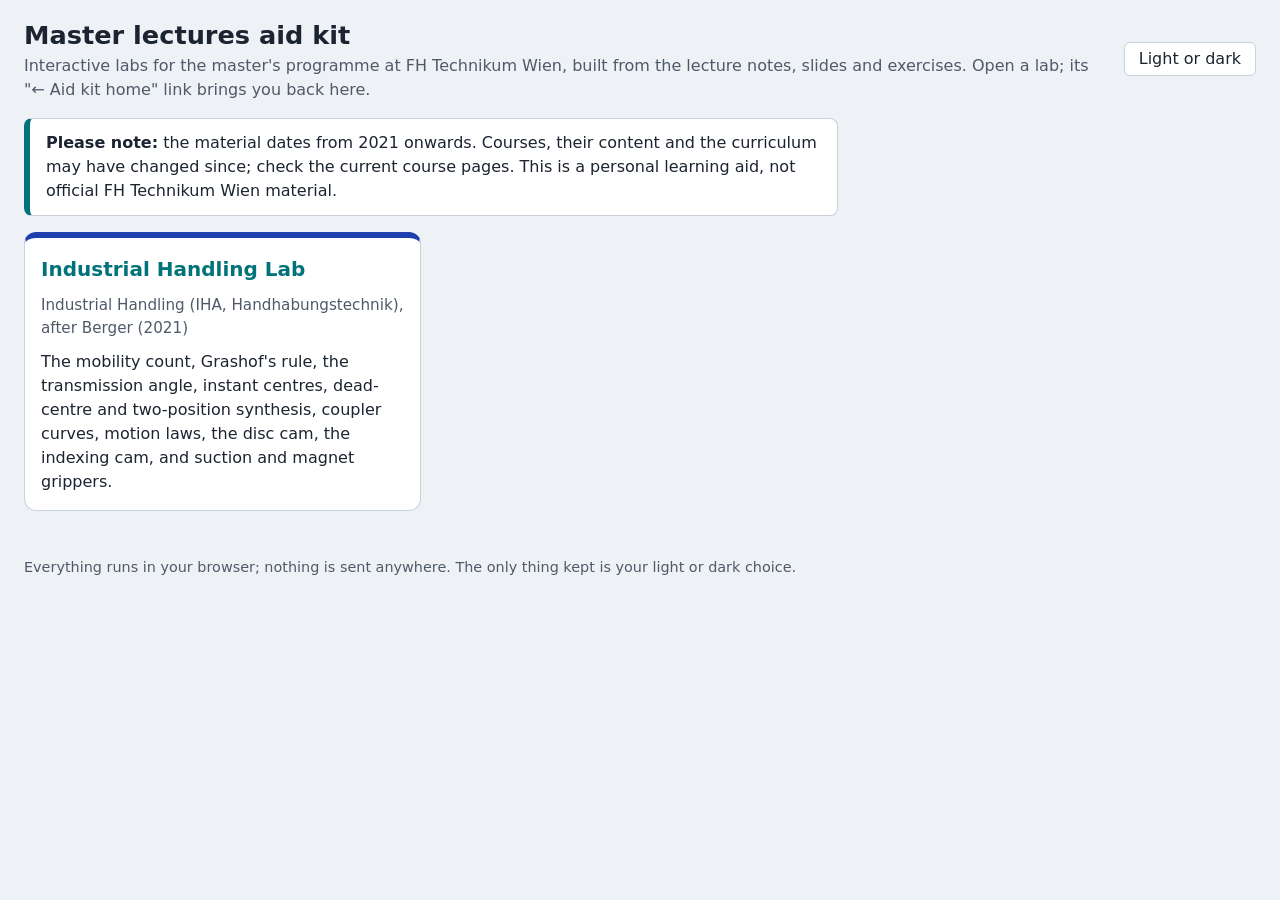
==== index.html @ b485d846 "Master lectures aid kit: the Industrial Handling lab (IHA, after Berger 2021) Eleven labs in three p" ====
<!doctype html>
<html lang="en">
<head>
<meta charset="utf-8">
<meta name="viewport" content="width=device-width, initial-scale=1">
<title>Master lectures aid kit</title>
<meta name="description" content="Interactive labs for the FH Technikum Wien master's lectures: industrial handling, with linkages, motion laws, cams, indexing and grippers.">
<script>
  // Before the page draws, so a chosen theme never flashes the other one.
  try { const t = localStorage.getItem("theme"); if (t) document.documentElement.dataset.theme = t; } catch {}
</script>
<link rel="stylesheet" href="kit/style.css">
<style>
  .labs { display: grid; grid-template-columns: repeat(auto-fill, minmax(min(100%, 340px), 1fr)); gap: 20px; margin-top: 16px; }
  .lab { display: grid; gap: 10px; padding: 16px; border-radius: 12px; background: var(--panel); border: 1px solid var(--line);
         border-top: 6px solid var(--frame); color: var(--ink); text-decoration: none; }
  [data-family=handling] { --frame: #1E40AF; }
  .lab:hover { box-shadow: 0 2px 8px rgba(0,0,0,.2); }
  .lab:focus-visible { outline: 3px solid var(--focus); outline-offset: 3px; }
  .lab h2 { margin: 0; font-size: 1.25rem; color: var(--accent); }
  .lab p { margin: 0; }
  .note { margin: 0 0 8px; padding: 12px 16px; border-radius: 8px; background: var(--panel); border: 1px solid var(--line); border-left: 6px solid var(--accent); max-width: 80ch; }
  .lab .courses { color: var(--muted); font-size: 0.95rem; }
</style>
</head>
<body>
<header class="top">
  <div>
    <h1>Master lectures aid kit</h1>
    <p>Interactive labs for the master's programme at FH Technikum Wien, built from the lecture notes, slides and exercises. Open a lab; its "← Aid kit home" link brings you back here.</p>
  </div>
  <button id="theme" type="button">Light or dark</button>
</header>
<main>
  <p class="note" role="note"><strong>Please note:</strong> the material dates from 2021 onwards. Courses, their content and the curriculum may have changed since; check the current course pages. This is a personal learning aid, not official FH Technikum Wien material.</p>
  <div class="labs">
    <a class="lab" href="handling-lab/" data-family="handling">
      <h2>Industrial Handling Lab</h2>
      <p class="courses">Industrial Handling (IHA, Handhabungstechnik), after Berger (2021)</p>
      <p>The mobility count, Grashof's rule, the transmission angle, instant centres, dead-centre and two-position synthesis, coupler curves, motion laws, the disc cam, the indexing cam, and suction and magnet grippers.</p>
    </a>
  </div>
</main>
<footer><p>Everything runs in your browser; nothing is sent anywhere. The only thing kept is your light or dark choice.</p></footer>
<script>
  document.querySelector("#theme").addEventListener("click", () => {
    const root = document.documentElement;
    const dark = root.dataset.theme ? root.dataset.theme === "dark" : matchMedia("(prefers-color-scheme: dark)").matches;
    root.dataset.theme = dark ? "light" : "dark";
    try { localStorage.setItem("theme", root.dataset.theme); } catch { /* private window: the choice lasts this visit */ }
  });
</script>
</body>
</html>
---- kit/style.css ----
@import url("vendor/Temml-Local.css");
/* The look every lab shares: tokens, page, cards, controls, charts. Each lab adds its own families and drawings in its
   own style.css, linked after this one. */
/* Colours as tokens, light and dark; every pair checked for WCAG 2.2 AA contrast (4.5:1 text, 3:1 parts). */
:root {
  --bg: #eef1f5; --panel: #ffffff; --ink: #1b2430; --muted: #4f5a69; --line: #c9d1db;
  --accent: #00727a; --accent-ink: #ffffff; --wire: #1b2430; --part: #ffffff;
  --flow: #00727a; --warn: #8a4b00; --warn-bg: #fff3dc; --danger: #b3261e; --danger-bg: #fde7e5; --ok: #1e6b34; --ok-bg: #e2f4e6;
  --glow: #ff3b30; --focus: #0b57d0; --pos: #d1453b; --neg: #2f6fd6; --second: #b45309;
  color-scheme: light;
}
@media (prefers-color-scheme: dark) {
  :root:not([data-theme="light"]) {
    --bg: #12161b; --panel: #1b2128; --ink: #e4e8ee; --muted: #a5b0bd; --line: #354150;
    --accent: #3cc3cc; --accent-ink: #0b1215; --wire: #d6dde6; --part: #1b2128;
    --flow: #3cc3cc; --warn: #f0b429; --warn-bg: #2e2611; --danger: #ff8a80; --danger-bg: #3a1714; --ok: #7bd88f; --ok-bg: #12301b;
    --glow: #ff6b60; --focus: #8ab4f8; --pos: #ff7a6e; --neg: #6aa5ff; --second: #f0b429;
    color-scheme: dark;
  }
}
:root[data-theme="dark"] {
  --bg: #12161b; --panel: #1b2128; --ink: #e4e8ee; --muted: #a5b0bd; --line: #354150;
  --accent: #3cc3cc; --accent-ink: #0b1215; --wire: #d6dde6; --part: #1b2128;
  --flow: #3cc3cc; --warn: #f0b429; --warn-bg: #2e2611; --danger: #ff8a80; --danger-bg: #3a1714; --ok: #7bd88f; --ok-bg: #12301b;
  --glow: #ff6b60; --focus: #8ab4f8; --pos: #ff7a6e; --neg: #6aa5ff; --second: #f0b429;
  color-scheme: dark;
}

* { box-sizing: border-box; }
body { margin: 0; background: var(--bg); color: var(--ink); font: 16px/1.5 system-ui, "Segoe UI", sans-serif; }
a { color: var(--accent); }
:focus-visible { outline: 3px solid var(--focus); outline-offset: 2px; }
button, input, select { font: inherit; color: inherit; }
button { min-height: 32px; padding: 4px 14px; border: 1px solid var(--line); border-radius: 6px; background: var(--panel); cursor: pointer; }

.top { display: flex; gap: 16px; justify-content: space-between; align-items: center; padding: 16px 24px 8px; }
.top h1 { margin: 0; font-size: 1.6rem; }
.top p { margin: 0; color: var(--muted); }
#theme { white-space: nowrap; flex: none; }


main { padding: 8px 24px 32px; max-width: 1280px; }
.top h1 a { color: inherit; text-decoration: none; }
.top .home { margin-bottom: 4px; }
.top .home a { display: inline-block; padding: 4px 0; min-height: 24px; }
.lead { margin: 4px 0 8px; color: var(--muted); }
.lecture-rows { display: flex; flex-wrap: wrap; gap: 8px 32px; align-items: start; }
.lecture-row { margin: 14px 0 8px; max-width: 100%; min-width: 0; flex: 0 1 auto; }
.lecture-row :is(h2, h3) { font-size: 1.1rem; margin: 0 0 10px; display: flex; flex-wrap: wrap; gap: 0 8px; align-items: baseline; max-width: 620px; }
.lecture-row :is(h2, h3) .number { color: var(--accent); }
.lecture-row :is(h2, h3) .date { color: var(--muted); font-weight: 400; font-size: 0.95rem; }
/* Cards wrap onto further lines: a chapter with many labs never pushes the page sideways. */
.cards { display: flex; flex-wrap: wrap; gap: 16px; }
.cards > .card { flex: 0 0 196px; }

/* A lab card after the Methodical card game: a frame in its family's colour, the picture on a dark art box, the
   title on a light plate. The card is a printed object, so it keeps its colours in both themes. */
.card { display: flex; flex-direction: column; gap: 8px; padding: 8px; border-radius: 14px; text-decoration: none;
        background: var(--frame); box-shadow: inset 0 0 0 3px rgba(0,0,0,.35), inset 0 0 0 6px rgba(255,255,255,.14), 0 2px 6px rgba(0,0,0,.25);
        transition: transform .12s ease, box-shadow .12s ease; }
[data-family] { --frame: #0C4A6E; }
.card .art { display: block; border-radius: 8px; overflow: hidden; line-height: 0; box-shadow: inset 0 0 0 2px rgba(0,0,0,.4); }
.card .art svg { width: 100%; height: auto; }
.card .plate { display: grid; gap: 2px; padding: 8px 10px; border-radius: 8px; background: linear-gradient(#ffffff, #e9ecf1); color: #16181d; }
.card .name { font: 700 1.05rem/1.2 "Arial Narrow", "Roboto Condensed", system-ui, sans-serif; letter-spacing: .02em; }
.card .meta { font-size: 0.8rem; color: #4b5059; }
.card .dir { font-size: 0.8rem; font-weight: 700; color: #00727a; }
.card:hover { transform: translateY(-3px); box-shadow: inset 0 0 0 3px rgba(0,0,0,.35), inset 0 0 0 6px rgba(255,255,255,.14), 0 8px 16px rgba(0,0,0,.3); }
.card:focus-visible { outline: 4px solid var(--focus); outline-offset: 3px; }
@media (prefers-reduced-motion: reduce) { .card { transition: none; } .card:hover { transform: none; } }
.back { display: inline-block; margin-bottom: 6px; font-weight: 600; min-height: 24px; }
.steps { display: flex; justify-content: space-between; gap: 16px; margin-top: 20px; padding-top: 14px; border-top: 1px solid var(--line); }
.card.small { flex-direction: row; align-items: center; width: min(320px, 48%); padding: 6px; }
.card.small .art { width: 96px; flex: none; }
.card.small .plate { flex: 1; }
.steps .card.small:last-child { margin-left: auto; }
.eyebrow { margin: 0 0 2px; color: var(--accent); font-weight: 600; font-size: 0.9rem; }
.intro h2:focus { outline: none; }
.panel { background: var(--panel); border: 1px solid var(--line); border-radius: 10px; padding: 16px 20px; }
.intro h2 { margin: 0 0 4px; }
.idea { margin: 0 0 8px; max-width: 70ch; }
.law { display: inline-block; margin: 0 0 6px; padding: 6px 12px; border-radius: 6px; border: 1px solid var(--line);
       font: 600 1.05rem/1.4 ui-monospace, Consolas, monospace; white-space: pre-wrap; }
.source { margin: 0; color: var(--muted); font-size: 0.85rem; }

.stage { display: grid; grid-template-columns: minmax(0, 3fr) minmax(260px, 2fr); gap: 24px; margin-top: 16px; align-items: start; }
.controls { display: grid; gap: 12px; }
.control { display: grid; grid-template-columns: 1fr auto; gap: 2px 12px; align-items: center; }
.control label { grid-column: 1 / -1; font-weight: 600; }
.control input[type=range] { width: 100%; min-height: 24px; accent-color: var(--accent); }
.control .value { font-variant-numeric: tabular-nums; min-width: 7ch; text-align: right; }
.hint { color: var(--muted); font-size: 0.9rem; margin: 0; grid-column: 1 / -1; }
.choice { border: 1px solid var(--line); border-radius: 8px; padding: 6px 12px 8px; margin: 0; display: flex; flex-wrap: wrap; gap: 4px 16px; }
.choice legend { font-weight: 600; padding: 0 4px; }
.choice label { display: flex; gap: 6px; align-items: center; min-height: 28px; }
.choice input { width: 18px; height: 18px; accent-color: var(--accent); }

.readout { display: grid; grid-template-columns: 1fr auto; gap: 0 12px; padding: 8px 12px; border-radius: 8px; border: 1px solid var(--line); }
.readout .label { color: var(--muted); font-size: 0.9rem; }
.readout .value { font: 700 1.2rem/1.3 ui-monospace, Consolas, monospace; text-align: right; }
.readout .note { grid-column: 1 / -1; font-size: 0.9rem; }
.readout .note:empty { display: none; }
.readout[data-tone=warn] { background: var(--warn-bg); border-color: var(--warn); }
.readout[data-tone=warn] .note { color: var(--warn); font-weight: 600; }
.readout[data-tone=danger] { background: var(--danger-bg); border-color: var(--danger); }
.readout[data-tone=danger] .note { color: var(--danger); font-weight: 600; }

.schematic, .chart, .servo { width: 100%; height: auto; display: block; }
.servo { max-width: 260px; margin: 8px auto 0; }
.wire, .schematic polyline { stroke: var(--wire); stroke-width: 2.5; stroke-linejoin: round; }
.part .body { fill: var(--part); stroke: var(--wire); stroke-width: 2.5; }
.part .plate { stroke: var(--wire); stroke-width: 3; }
.part .plate.thick { stroke-width: 6; }
.label, .letter, .reading, .tick, .axis-label { fill: var(--ink); font: 14px system-ui, sans-serif; }
.letter { font-weight: 700; }
.reading { font: 600 14px ui-monospace, Consolas, monospace; }
.glow { fill: var(--glow); }
.schematic polyline.flow { stroke: var(--flow); stroke-width: 4; stroke-dasharray: 2 18; stroke-linecap: round;
                           animation: flow var(--speed, 2s) linear infinite; }
@keyframes flow { to { stroke-dashoffset: -40; } }
@media (prefers-reduced-motion: reduce) { .schematic polyline.flow { animation: none; } }
.axis { stroke: var(--muted); stroke-width: 1.5; }
.series { stroke: var(--accent); stroke-width: 3; }
.marker { stroke: var(--danger); stroke-width: 2; stroke-dasharray: 5 4; }
.average { stroke: var(--danger); stroke-width: 2.5; stroke-dasharray: 8 6; }
.track { stroke: var(--line); stroke-width: 6; }
.arm { stroke: var(--accent); stroke-width: 8; stroke-linecap: round; }
.hub { fill: var(--wire); }

.bar { height: 14px; border-radius: 7px; background: var(--line); overflow: hidden; margin-top: 8px; }
.bar .fill { display: block; height: 100%; background: var(--accent); }
.split { display: flex; height: 44px; border-radius: 8px; overflow: hidden; border: 1px solid var(--line); margin-top: 8px; }
.split .part { display: flex; align-items: center; justify-content: center; font-weight: 600; overflow: hidden; min-width: 0; }
.split .wire { background: var(--danger-bg); color: var(--danger); }
.split .load { background: var(--ok-bg); color: var(--ok); }
.lamp-row { display: flex; gap: 12px; align-items: center; margin-top: 12px; }
.lamp { width: 48px; height: 48px; border-radius: 50%; border: 2px solid var(--wire);
        background: color-mix(in srgb, var(--glow) calc(var(--level) * 100%), var(--panel)); }
.code { background: var(--bg); border: 1px solid var(--line); border-radius: 8px; padding: 10px 12px; overflow-x: auto;
        font: 14px/1.5 ui-monospace, Consolas, monospace; }
table.method { border-collapse: collapse; margin-top: 12px; width: 100%; font-variant-numeric: tabular-nums; }
table.method th, table.method td { border: 1px solid var(--line); padding: 6px 10px; text-align: right; }
table.method th { background: var(--bg); }

.practice-list { margin-top: 24px; border-top: 1px solid var(--line); padding-top: 8px; }
.practice-list h3 { margin: 8px 0; }
.practice { padding: 12px 0; border-bottom: 1px dashed var(--line); display: grid; gap: 6px; }
.practice > label { font-weight: 600; }
.practice .row { display: flex; gap: 8px; align-items: center; flex-wrap: wrap; }
.practice input { width: 12ch; min-height: 32px; padding: 4px 8px; border: 1px solid var(--muted); border-radius: 6px; background: var(--panel); }
.practice button { background: var(--accent); color: var(--accent-ink); border-color: var(--accent); }
.verdict { margin: 0; font-weight: 600; }
.verdict:empty { display: none; }
.verdict[data-tone=ok] { color: var(--ok); }
.verdict[data-tone=danger] { color: var(--danger); }
.verdict[data-tone=warn] { color: var(--warn); }
details summary { cursor: pointer; color: var(--accent); min-height: 24px; }

.error { padding: 12px; border: 2px solid var(--danger); background: var(--danger-bg); border-radius: 8px; }
footer { padding: 0 24px 24px; color: var(--muted); font-size: 0.9rem; }

@media (max-width: 760px) {
  .top, main, footer { padding-left: 16px; padding-right: 16px; }
  .lecture-rows { display: block; }
  .cards { display: grid; grid-auto-flow: row; grid-template-columns: repeat(2, minmax(0, 1fr)); gap: 10px; }
  .card .name { font-size: 0.95rem; }
  .card.small { width: 100%; }
  .steps { flex-direction: column; }
  .stage { grid-template-columns: minmax(0, 1fr); }
  .panel { padding: 12px; }
}
.schematic { max-height: 360px; }
.schematic[data-colour=green] .glow { fill: #2fbf4a; }
.schematic[data-colour=blue] .glow { fill: #4c8dff; }
.grid { stroke: var(--line); stroke-width: 1; }
.series.faint { stroke: var(--muted); stroke-width: 1.5; stroke-dasharray: 6 4; }
.core { fill: var(--muted); }
table.method td.text { text-align: left; }
table.method tr.here td { background: var(--danger-bg); font-weight: 700; }
.bits { display: flex; flex-wrap: wrap; gap: 6px; margin-top: 8px; }
.bit { display: grid; min-width: 52px; padding: 6px 4px; text-align: center; border: 2px solid var(--line); }
.bit .digit { font: 700 1.6rem/1.2 ui-monospace, Consolas, monospace; }
.bit .weight { color: var(--muted); font-size: 0.85rem; }
.bit[aria-pressed=true] { border-color: var(--accent); background: color-mix(in srgb, var(--accent) 14%, var(--panel)); }
table.method td:last-child { white-space: nowrap; }

/* A lab page opens with its card, large, and keeps the family colour as a band along its top. */
.panel[data-family] { border-top: 6px solid var(--frame); }
.hero { display: grid; grid-template-columns: 240px minmax(0, 1fr); gap: 24px; align-items: start; }
.hero-card { display: flex; flex-direction: column; gap: 8px; padding: 8px; border-radius: 14px; background: var(--frame);
             box-shadow: inset 0 0 0 3px rgba(0,0,0,.35), inset 0 0 0 6px rgba(255,255,255,.14), 0 2px 6px rgba(0,0,0,.25); }
.hero-card .art { display: block; border-radius: 8px; overflow: hidden; line-height: 0; }
.hero-card .art svg { width: 100%; height: auto; }
.hero-card .plate { display: grid; gap: 2px; padding: 8px 10px; border-radius: 8px; background: linear-gradient(#ffffff, #e9ecf1); color: #16181d; }
.hero-card .name { font: 700 1.05rem/1.2 "Arial Narrow", "Roboto Condensed", system-ui, sans-serif; }
.hero-card .meta { font-size: 0.8rem; color: #4b5059; }
.panel .law { border-left: 5px solid var(--frame); }
.practice-list h3 { border-left: 5px solid var(--frame); padding-left: 10px; }
@media (max-width: 760px) {
  .hero { grid-template-columns: minmax(0, 1fr); gap: 12px; }
  .hero-card { flex-direction: row; align-items: center; }
  .hero-card .art { width: 110px; flex: none; }
  .hero-card .plate { flex: 1; }
}
.series.rms-line { stroke: var(--danger); stroke-width: 2.5; stroke-dasharray: 8 6; }
.trace { display: flex; flex-wrap: wrap; gap: 2px; font: 600 14px/1 ui-monospace, Consolas, monospace; }
.trace span { display: inline-grid; place-items: center; width: 18px; height: 22px; border-radius: 3px; border: 1px solid var(--line); }
.trace .bit-1 { background: color-mix(in srgb, var(--accent) 22%, var(--panel)); }
button.press[aria-pressed=true] { background: var(--accent); color: var(--accent-ink); border-color: var(--accent); }
table.method tr.best td { background: var(--ok-bg); font-weight: 700; }
table.method tr.now td { background: color-mix(in srgb, var(--accent) 16%, var(--panel)); font-weight: 700; }
@media (max-width: 760px) { table.method { display: block; overflow-x: auto; } }
.schematic polyline.flow.electrons { animation-direction: reverse; stroke: var(--warn); }
.arrowhead { fill: var(--wire); }
.board { fill: var(--bg); stroke: var(--line); stroke-width: 2; }
.gap { stroke: var(--line); stroke-width: 6; }
.hole { fill: var(--panel); stroke: var(--muted); stroke-width: 1.2; cursor: pointer; }
.hole.lit { fill: var(--accent); stroke: var(--accent); }
.hole.leg { stroke: var(--ink); stroke-width: 2.5; }
.part-leg { stroke: var(--wire); stroke-width: 2.5; }
.part-body { fill: #d9b38c; stroke: var(--wire); stroke-width: 2; }
.lcd { font: 700 3rem/1 ui-monospace, Consolas, monospace; padding: 18px 20px; border-radius: 10px; text-align: right;
       background: #c8d5b9; color: #1b2a12; border: 6px solid #2b2f36; letter-spacing: .06em; }
.lcd[data-state=fuse] { color: #6b1a12; }
.strip { fill: var(--glow); }
.bit[data-on="1"] { border-color: var(--accent); background: color-mix(in srgb, var(--accent) 14%, var(--panel)); }
.swatch { height: 160px; border-radius: 12px; border: 1px solid var(--line); }
.dial { fill: none; stroke: var(--line); stroke-width: 3; }
.state { fill: var(--panel); stroke: var(--line); stroke-width: 3; }
.state.on.go { fill: #4ade80; stroke: #166534; }
.state.on.wait { fill: #fbbf24; stroke: #92400e; }
.state.on.stop { fill: #f87171; stroke: #991b1b; }
.state.on + .label { fill: #111; font-weight: 700; }
.code.add { font-size: 16px; }

/* Fields: arrows, surfaces, charges, contours. Sign is carried by the + and − labels as well as by colour. */
.field { max-height: 420px; border: 1px solid var(--line); border-radius: 8px; background: var(--panel); }
.vec line { stroke: var(--ink); stroke-width: 1.4; }
.vec polygon { fill: var(--ink); }
.vec.faint line { stroke: var(--muted); } .vec.faint polygon { fill: var(--muted); }
.vec.e line { stroke: var(--neg); stroke-width: 2.5; } .vec.e polygon { fill: var(--neg); }
.vec.s line { stroke: var(--second); stroke-width: 3; } .vec.s polygon { fill: var(--second); }
.surface { fill: none; stroke: var(--accent); stroke-width: 3; stroke-dasharray: 8 5; }
.charge circle { fill: var(--panel); stroke: var(--ink); stroke-width: 2.5; }
.charge text { fill: var(--ink); font: 700 14px system-ui, sans-serif; }
.magnet { fill: var(--muted); stroke: var(--ink); stroke-width: 2; }
.contour { fill: none; stroke: var(--ink); stroke-width: 1.3; opacity: .7; }
.electrode { fill: var(--ink); }
.box { fill: none; stroke: var(--ink); stroke-width: 2; }
.probe { fill: var(--second); stroke: var(--ink); stroke-width: 1.5; }
.radius { stroke: var(--second); stroke-width: 1.5; stroke-dasharray: 4 4; }
.dipole { stroke: var(--ink); stroke-width: 5; stroke-linecap: round; }
.bmark { fill: var(--neg); font: 700 18px system-ui, sans-serif; }
.loop { fill: none; stroke: var(--ink); stroke-width: 4; }
.plate { stroke: var(--ink); stroke-width: 5; }
.letter.pos { fill: var(--pos); } .letter.neg { fill: var(--neg); }
.slab { fill: color-mix(in srgb, var(--accent) 10%, var(--panel)); stroke: var(--line); stroke-width: 2; }
.body { fill: color-mix(in srgb, var(--muted) 12%, var(--panel)); stroke: var(--ink); stroke-width: 3; }
.conductor { fill: color-mix(in srgb, #b87333 45%, var(--panel)); stroke: var(--ink); stroke-width: 2; }
.ring { fill: none; stroke: var(--muted); stroke-width: 1.5; }
.path { stroke: var(--second); stroke-width: 2.5; }
.electron { fill: var(--neg); stroke: var(--ink); stroke-width: 1.5; }
.pulse { stroke: var(--second); stroke-width: 3; }
.medium { fill: color-mix(in srgb, var(--neg) 12%, var(--panel)); }
.stem { stroke-width: 2; } .stem.e { stroke: var(--neg); } .stem.h { stroke: var(--pos); opacity: .8; }
text.letter.e { fill: var(--neg); } text.letter.h { fill: var(--pos); }
.lobe { fill: color-mix(in srgb, var(--accent) 25%, transparent); stroke: var(--accent); stroke-width: 2.5; }
.polar { max-width: 340px; }
.series.second { stroke: var(--second); stroke-dasharray: 7 4; }
.series.marker { stroke: var(--danger); stroke-width: 1.5; stroke-dasharray: 3 3; }

/* The equations table: the equation set in a serif face, as in print. */
.equations { margin-top: 24px; border-top: 1px solid var(--line); padding-top: 8px; }
.equations h3 { border-left: 5px solid var(--frame); padding-left: 10px; margin: 8px 0; }
table.eqs { border-collapse: collapse; width: 100%; }
table.eqs td { border-bottom: 1px solid var(--line); padding: 8px 10px; vertical-align: top; }
table.eqs .eq { font: 1.08rem/1.5 "Cambria Math", "STIX Two Math", Cambria, Georgia, serif; }
table.eqs .note { color: var(--muted); font-size: 0.92rem; }
table.eqs .ref { white-space: nowrap; font-variant-numeric: tabular-nums; color: var(--muted); text-align: right; }
@media (max-width: 760px) { table.eqs, table.eqs tbody, table.eqs tr, table.eqs td { display: block; }
  table.eqs td { border: 0; padding: 2px 0; } table.eqs tr { border-bottom: 1px solid var(--line); padding: 8px 0; } table.eqs .ref { text-align: left; } }
.draggable { cursor: grab; touch-action: none; }
.draggable:active { cursor: grabbing; }


/* Marks on a chart: poles ×, zeros ○, a dot for the state now. */
.mark { stroke: var(--danger); stroke-width: 2.5; }
.mark.dot { fill: var(--danger); stroke: none; }
.mark.second { stroke: var(--second); } .mark.dot.second { fill: var(--second); }
.grid.zero { stroke: var(--muted); }

/* A course heading above its chapters, where a lab fuses two courses. */
.course-title { font-size: 1.35rem; margin: 26px 0 0; padding-bottom: 4px; border-bottom: 2px solid var(--line); }
.course-title .source { color: var(--muted); font-weight: 400; font-size: 0.95rem; }

/* Sequences: stems with a dot, in the series' colour (lineChart's stem: true). */
.stems line { stroke: var(--accent); stroke-width: 2; } .stems circle { fill: var(--accent); }
.stems.second line { stroke: var(--second); } .stems.second circle { fill: var(--second); }
.stems.faint line { stroke: var(--muted); } .stems.faint circle { fill: var(--muted); }

/* Typeset mathematics (kit/ui/math.js). It takes the text colour, so it reads in both themes; a long equation scrolls
   in its own box, never the page. */
.math-display { max-width: 100%; overflow-x: auto; overflow-y: hidden; padding: 2px 0; }
.math math { font-size: 1.1em; font-weight: normal; }
.law .math-display { padding: 0; }
.law:has(.math) { display: block; width: fit-content; max-width: 100%; font-family: inherit; white-space: normal; }
table.eqs td.eq:has(.math) { max-width: 0; width: 45%; }
@media (max-width: 760px) { table.eqs td.eq:has(.math) { max-width: none; width: auto; } }
.math-error code { font: 0.95rem ui-monospace, Consolas, monospace; overflow-wrap: anywhere; }
.math-error-note { display: block; color: var(--danger); font-size: 0.9rem; font-weight: 600; }

/* Tabs over a lab: Explore, Equations, Practise. The chosen tab is marked by a bar and bold type, not colour alone. */
.tablist { display: flex; flex-wrap: wrap; gap: 4px; border-bottom: 1px solid var(--line); margin: 12px 0 16px; }
.tablist [role=tab] { min-height: 40px; padding: 8px 18px; border: 1px solid transparent; border-bottom: none; border-radius: 8px 8px 0 0;
  background: none; color: var(--muted); font: inherit; cursor: pointer; margin-bottom: -1px; }
.tablist [role=tab]:hover { color: var(--ink); }
.tablist [role=tab][aria-selected=true] { color: var(--ink); font-weight: 700; background: var(--panel); border-color: var(--line);
  box-shadow: inset 0 3px 0 var(--accent); }
.tablist [role=tab]:focus-visible { outline: 3px solid var(--focus, var(--accent)); outline-offset: 2px; }
.tabpanel[hidden] { display: none; }
.steps.plain { font-size: 0.95rem; }
.steps.plain a { color: var(--muted); padding: 4px 0; min-height: 24px; }
.steps.plain a:hover { color: var(--ink); }
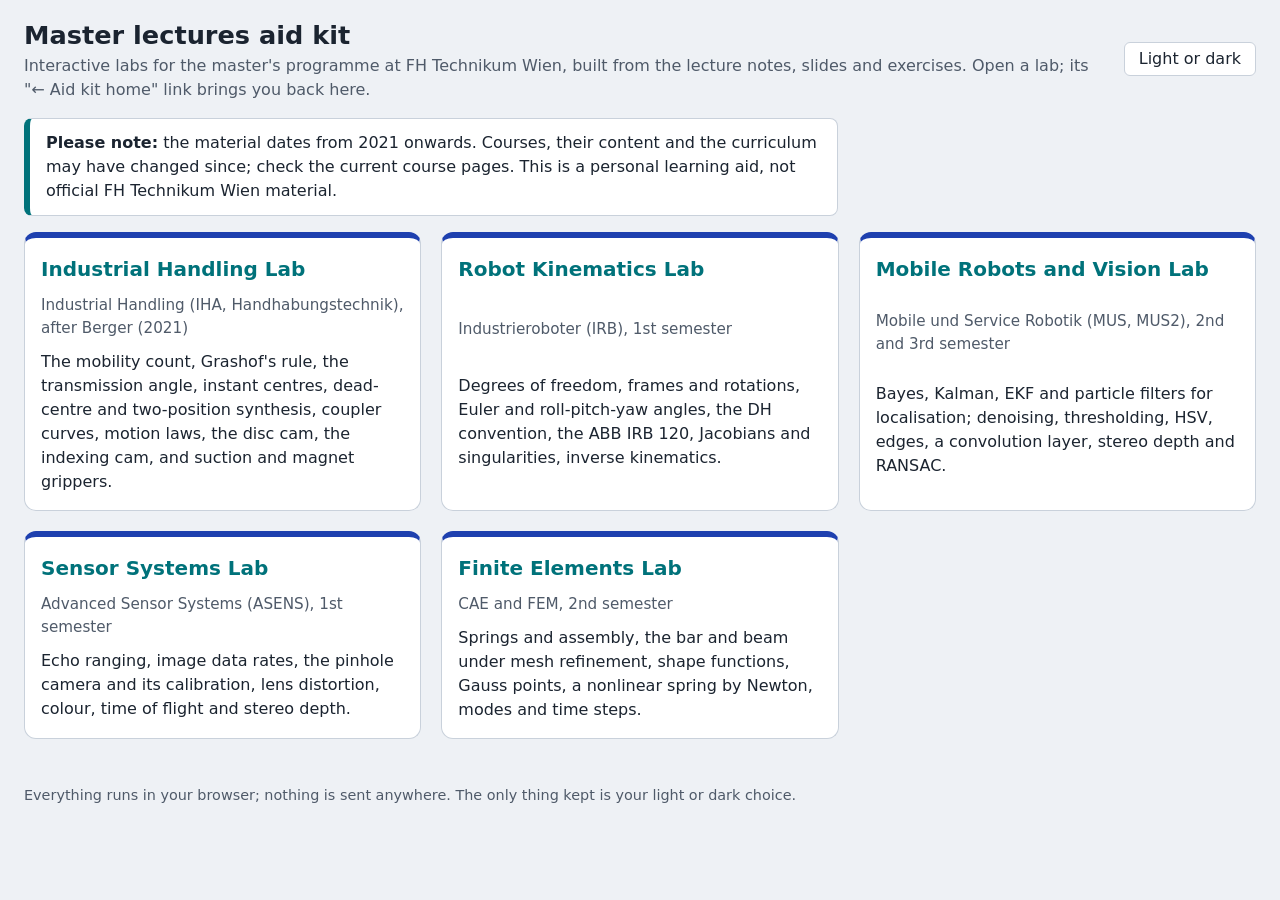
==== commit 3c343d80: "Four more labs: robot kinematics, mobile robots and vision, sensor systems, finite elements robotics" ====
--- a/index.html
+++ b/index.html
@@ -4,7 +4,7 @@
 <meta charset="utf-8">
 <meta name="viewport" content="width=device-width, initial-scale=1">
 <title>Master lectures aid kit</title>
-<meta name="description" content="Interactive labs for the FH Technikum Wien master's lectures: industrial handling, with linkages, motion laws, cams, indexing and grippers.">
+<meta name="description" content="Interactive labs for the FH Technikum Wien master's lectures: industrial handling, robot kinematics, mobile robots and vision, sensor systems, and finite elements.">
 <script>
   // Before the page draws, so a chosen theme never flashes the other one.
   try { const t = localStorage.getItem("theme"); if (t) document.documentElement.dataset.theme = t; } catch {}
@@ -39,6 +39,26 @@
       <p class="courses">Industrial Handling (IHA, Handhabungstechnik), after Berger (2021)</p>
       <p>The mobility count, Grashof's rule, the transmission angle, instant centres, dead-centre and two-position synthesis, coupler curves, motion laws, the disc cam, the indexing cam, and suction and magnet grippers.</p>
     </a>
+    <a class="lab" href="robotics-lab/" data-family="handling">
+      <h2>Robot Kinematics Lab</h2>
+      <p class="courses">Industrieroboter (IRB), 1st semester</p>
+      <p>Degrees of freedom, frames and rotations, Euler and roll-pitch-yaw angles, the DH convention, the ABB IRB 120, Jacobians and singularities, inverse kinematics.</p>
+    </a>
+    <a class="lab" href="mobile-robots-lab/" data-family="handling">
+      <h2>Mobile Robots and Vision Lab</h2>
+      <p class="courses">Mobile und Service Robotik (MUS, MUS2), 2nd and 3rd semester</p>
+      <p>Bayes, Kalman, EKF and particle filters for localisation; denoising, thresholding, HSV, edges, a convolution layer, stereo depth and RANSAC.</p>
+    </a>
+    <a class="lab" href="sensors-lab/" data-family="handling">
+      <h2>Sensor Systems Lab</h2>
+      <p class="courses">Advanced Sensor Systems (ASENS), 1st semester</p>
+      <p>Echo ranging, image data rates, the pinhole camera and its calibration, lens distortion, colour, time of flight and stereo depth.</p>
+    </a>
+    <a class="lab" href="fem-lab/" data-family="handling">
+      <h2>Finite Elements Lab</h2>
+      <p class="courses">CAE and FEM, 2nd semester</p>
+      <p>Springs and assembly, the bar and beam under mesh refinement, shape functions, Gauss points, a nonlinear spring by Newton, modes and time steps.</p>
+    </a>
   </div>
 </main>
 <footer><p>Everything runs in your browser; nothing is sent anywhere. The only thing kept is your light or dark choice.</p></footer>
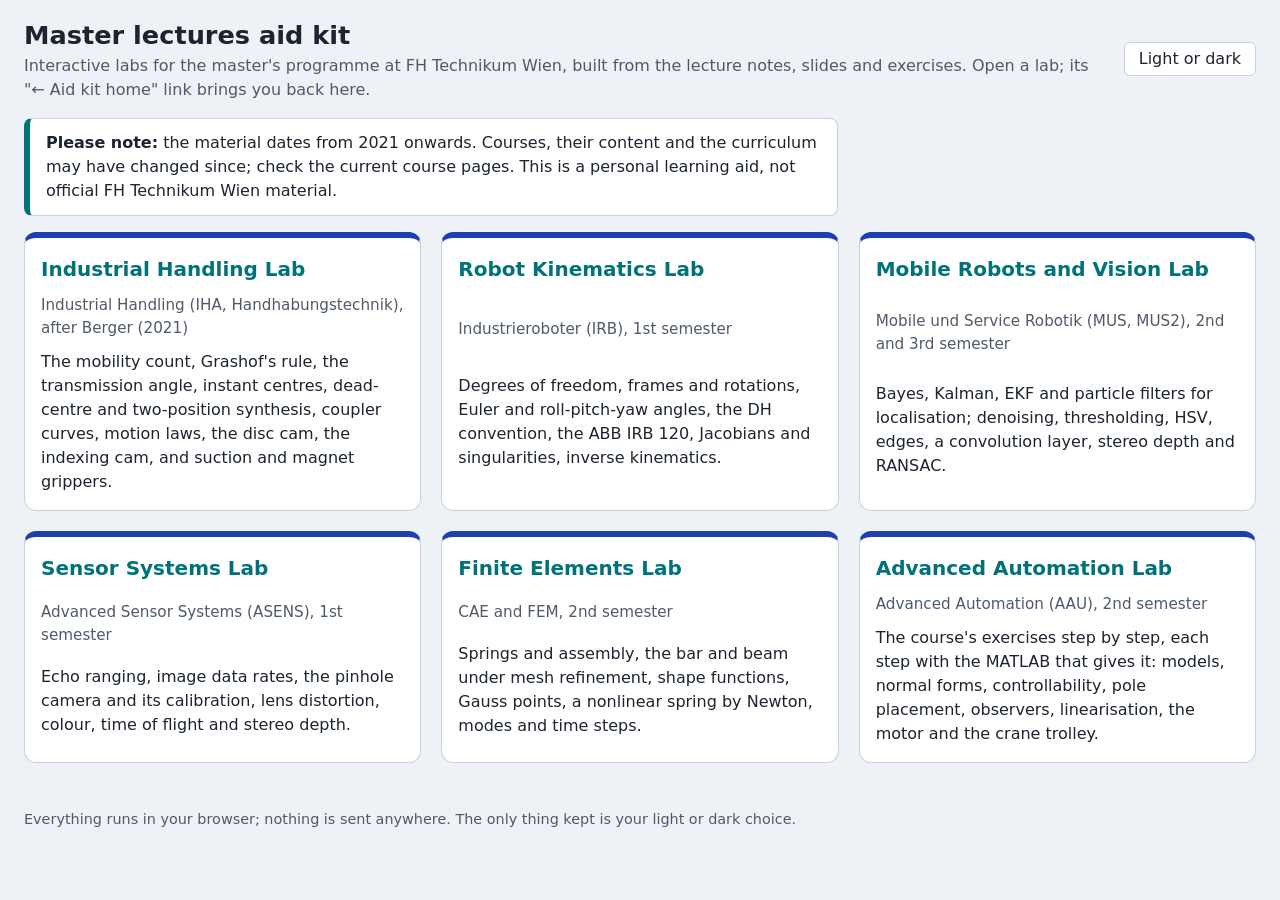
==== commit e6739982: "Add the Advanced Automation lab: the exercises step by step with their MATLAB Co-Authored-By: Claude" ====
--- a/index.html
+++ b/index.html
@@ -59,6 +59,11 @@
       <p class="courses">CAE and FEM, 2nd semester</p>
       <p>Springs and assembly, the bar and beam under mesh refinement, shape functions, Gauss points, a nonlinear spring by Newton, modes and time steps.</p>
     </a>
+    <a class="lab" href="automation-lab/" data-family="handling">
+      <h2>Advanced Automation Lab</h2>
+      <p class="courses">Advanced Automation (AAU), 2nd semester</p>
+      <p>The course's exercises step by step, each step with the MATLAB that gives it: models, normal forms, controllability, pole placement, observers, linearisation, the motor and the crane trolley.</p>
+    </a>
   </div>
 </main>
 <footer><p>Everything runs in your browser; nothing is sent anywhere. The only thing kept is your light or dark choice.</p></footer>
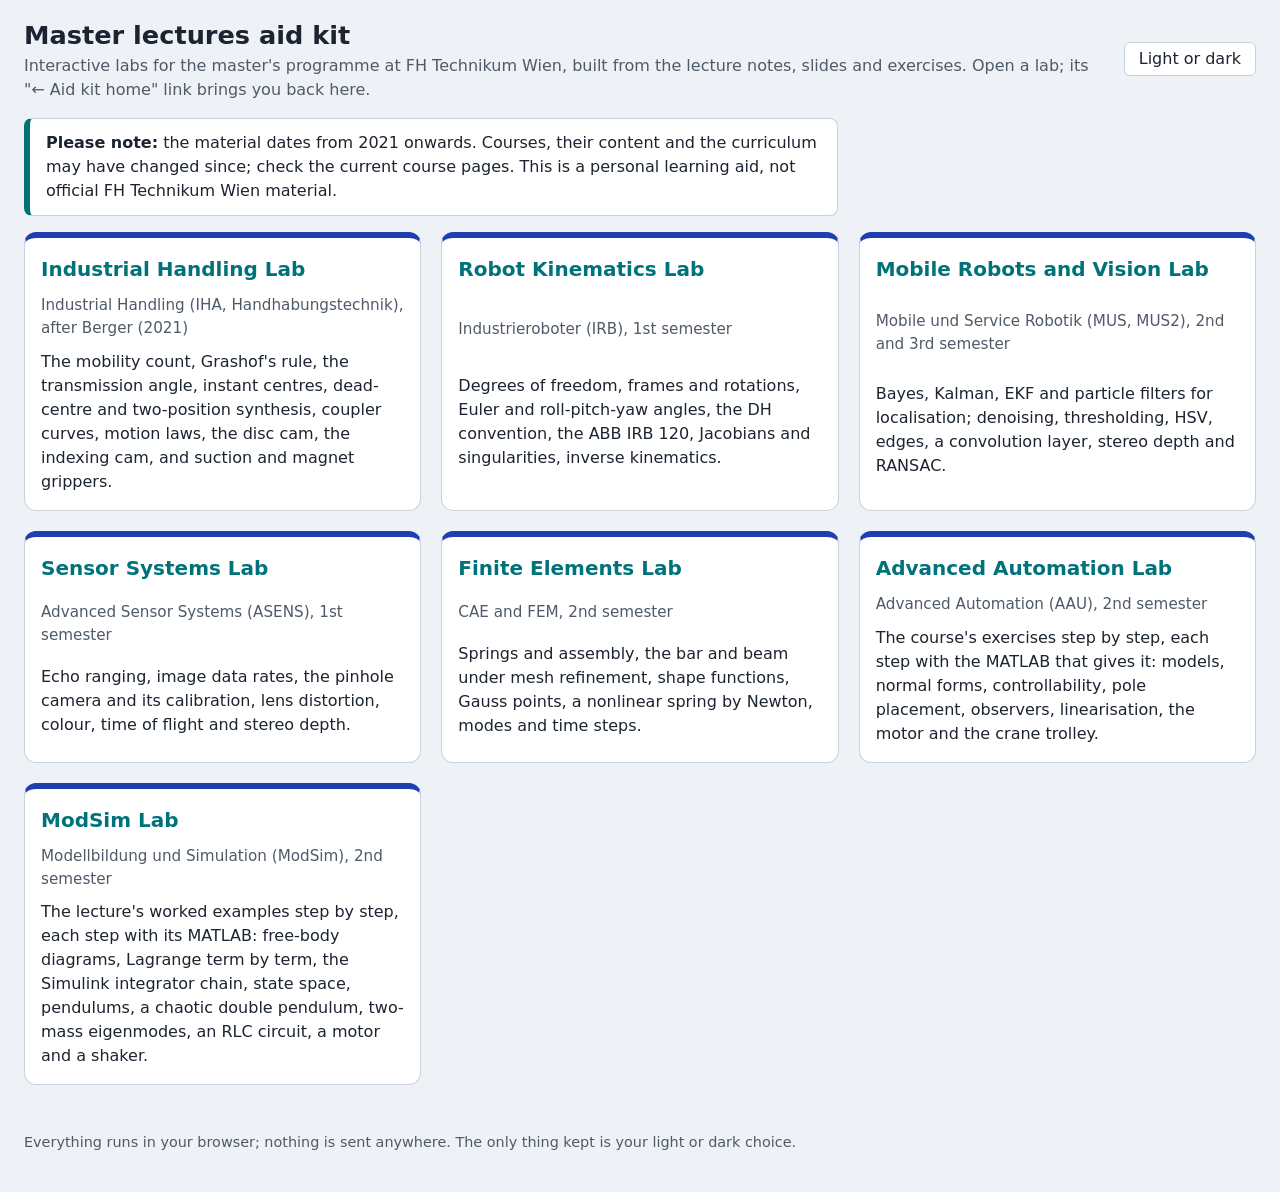
==== commit c72f2df1: "Add the ModSim lab and move the step player, MATLAB formatting and RK4 into the kit Co-Authored-By: " ====
--- a/index.html
+++ b/index.html
@@ -64,6 +64,11 @@
       <p class="courses">Advanced Automation (AAU), 2nd semester</p>
       <p>The course's exercises step by step, each step with the MATLAB that gives it: models, normal forms, controllability, pole placement, observers, linearisation, the motor and the crane trolley.</p>
     </a>
+    <a class="lab" href="modsim-lab/" data-family="handling">
+      <h2>ModSim Lab</h2>
+      <p class="courses">Modellbildung und Simulation (ModSim), 2nd semester</p>
+      <p>The lecture's worked examples step by step, each step with its MATLAB: free-body diagrams, Lagrange term by term, the Simulink integrator chain, state space, pendulums, a chaotic double pendulum, two-mass eigenmodes, an RLC circuit, a motor and a shaker.</p>
+    </a>
   </div>
 </main>
 <footer><p>Everything runs in your browser; nothing is sent anywhere. The only thing kept is your light or dark choice.</p></footer>
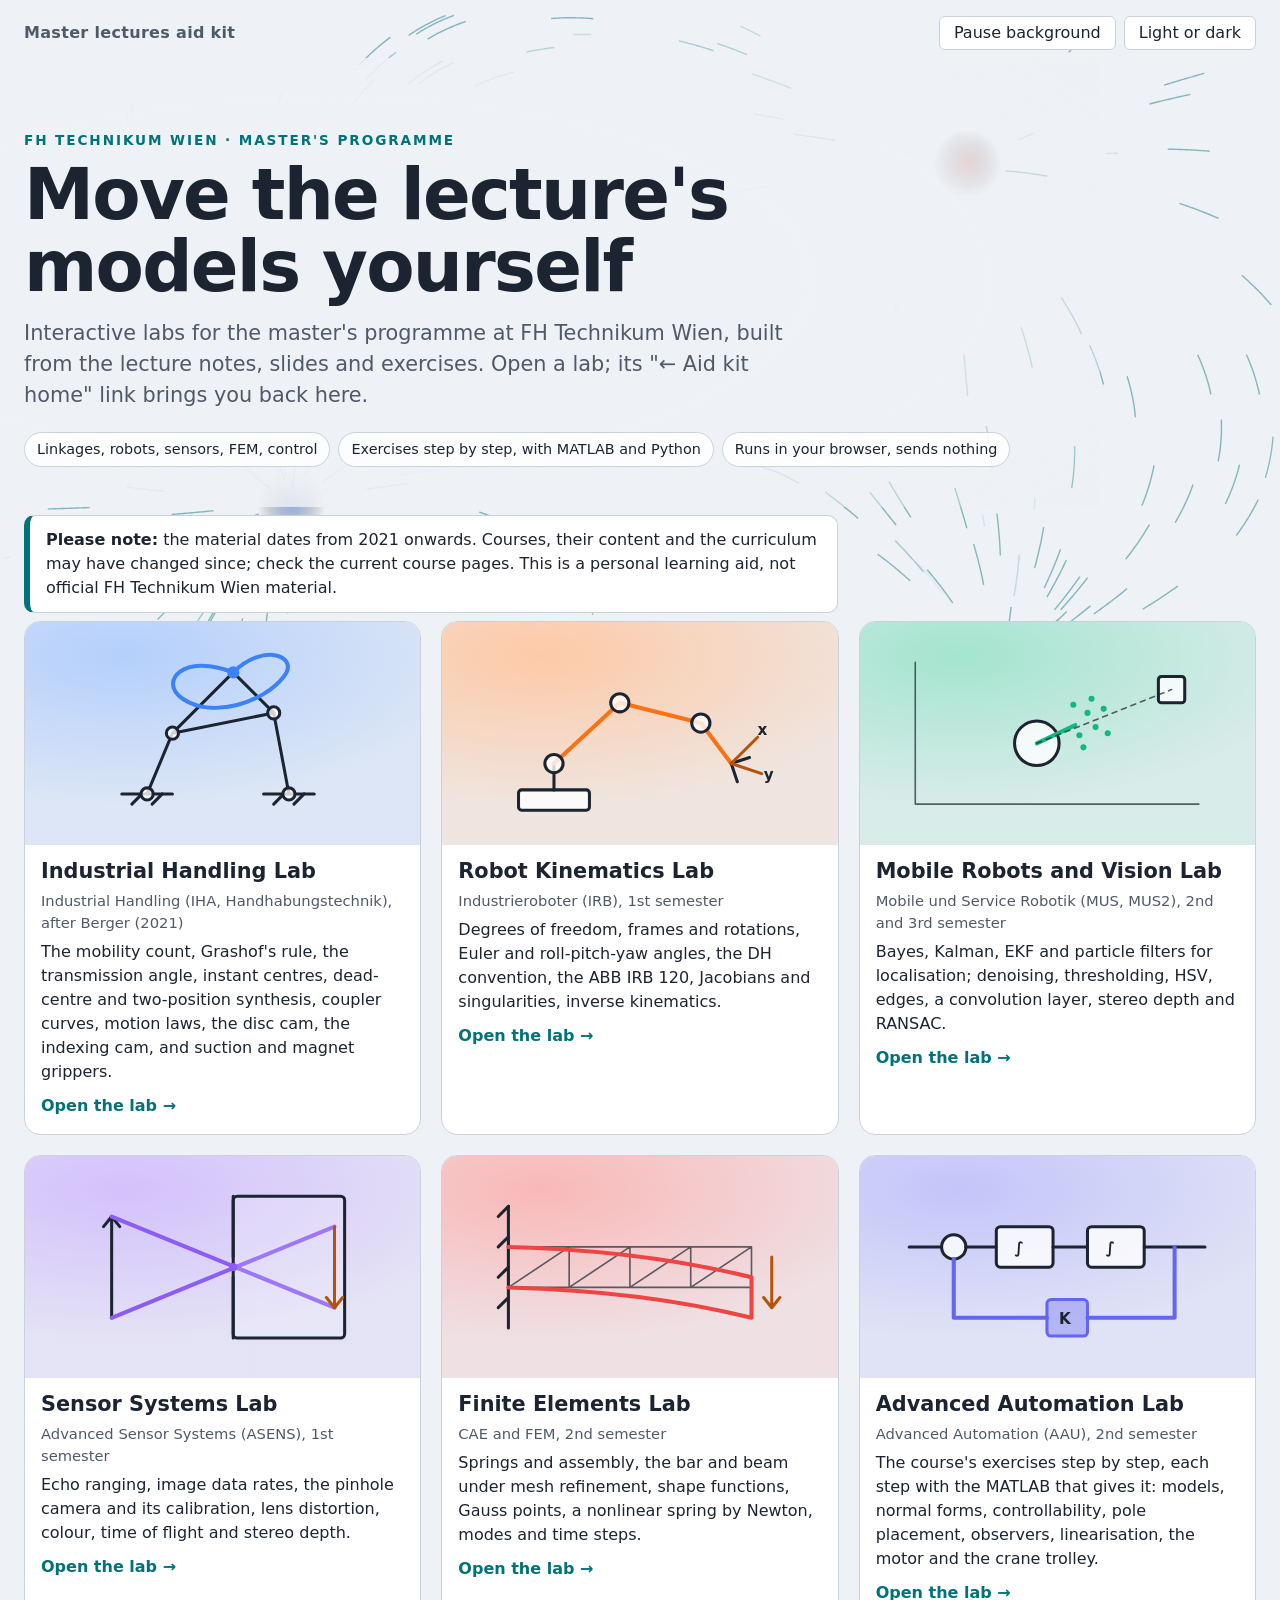
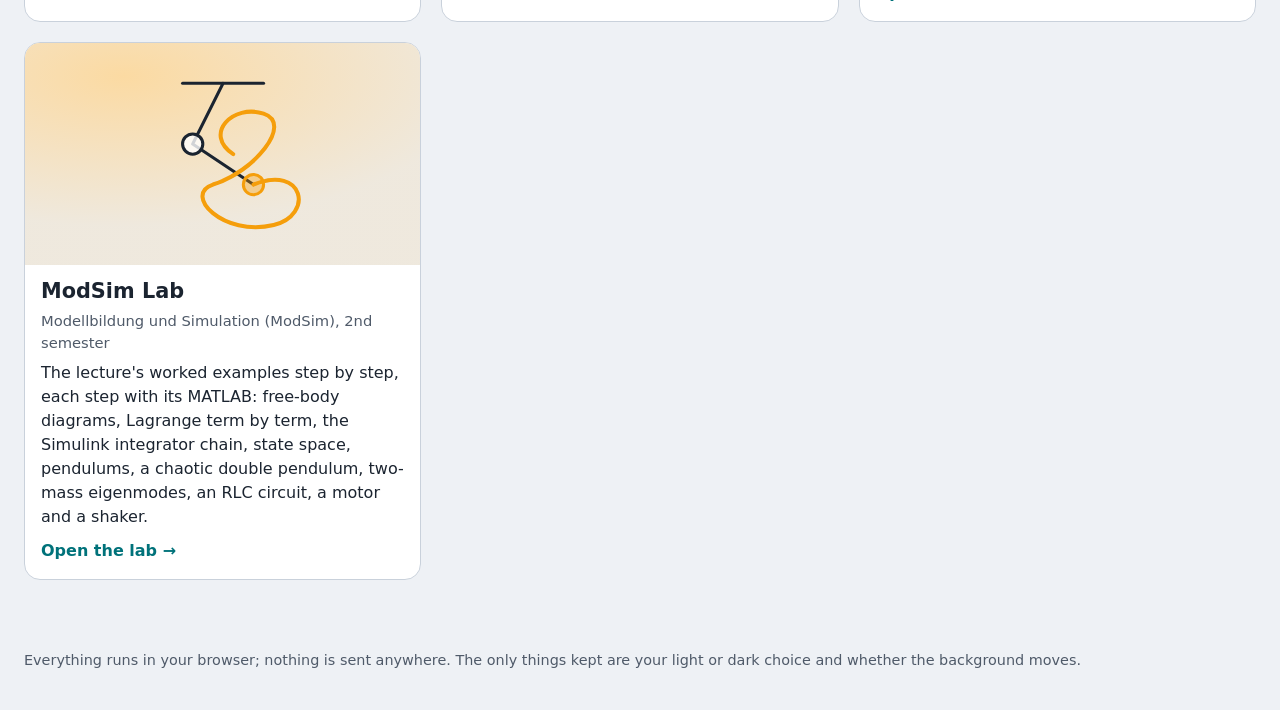
==== commit e34fd3f1: "A front door with a moving background and drawn course pictures The start page gets a hero, illustra" ====
--- a/index.html
+++ b/index.html
@@ -11,67 +11,139 @@
 </script>
 <link rel="stylesheet" href="kit/style.css">
 <style>
-  .labs { display: grid; grid-template-columns: repeat(auto-fill, minmax(min(100%, 340px), 1fr)); gap: 20px; margin-top: 16px; }
-  .lab { display: grid; gap: 10px; padding: 16px; border-radius: 12px; background: var(--panel); border: 1px solid var(--line);
-         border-top: 6px solid var(--frame); color: var(--ink); text-decoration: none; }
-  [data-family=handling] { --frame: #1E40AF; }
-  .lab:hover { box-shadow: 0 2px 8px rgba(0,0,0,.2); }
-  .lab:focus-visible { outline: 3px solid var(--focus); outline-offset: 3px; }
-  .lab h2 { margin: 0; font-size: 1.25rem; color: var(--accent); }
-  .lab p { margin: 0; }
-  .note { margin: 0 0 8px; padding: 12px 16px; border-radius: 8px; background: var(--panel); border: 1px solid var(--line); border-left: 6px solid var(--accent); max-width: 80ch; }
-  .lab .courses { color: var(--muted); font-size: 0.95rem; }
+  /* Each course's colour, for its card's glow and its drawing's key line. */
+  [data-course=handling] { --frame: #3B82F6; }
+  [data-course=robotics] { --frame: #F97316; }
+  [data-course=mobile] { --frame: #10B981; }
+  [data-course=sensors] { --frame: #8B5CF6; }
+  [data-course=fem] { --frame: #EF4444; }
+  [data-course=automation] { --frame: #6366F1; }
+  [data-course=modsim] { --frame: #F59E0B; }
+  .note { margin: 0 0 8px; padding: 12px 16px; border-radius: 10px; background: var(--panel); border: 1px solid var(--line); border-left: 6px solid var(--accent); max-width: 80ch; }
+  .top .brand { margin: 0; font-weight: 700; letter-spacing: .02em; }
 </style>
 </head>
 <body>
 <header class="top">
-  <div>
-    <h1>Master lectures aid kit</h1>
-    <p>Interactive labs for the master's programme at FH Technikum Wien, built from the lecture notes, slides and exercises. Open a lab; its "← Aid kit home" link brings you back here.</p>
-  </div>
-  <button id="theme" type="button">Light or dark</button>
+  <p class="brand">Master lectures aid kit</p>
+  <div class="front-tools" id="tools"><button id="theme" type="button">Light or dark</button></div>
 </header>
+<section class="welcome" aria-labelledby="title">
+  <p class="kicker">FH Technikum Wien · Master's programme</p>
+  <h1 id="title">Move the lecture's models yourself</h1>
+  <p class="tagline">Interactive labs for the master's programme at FH Technikum Wien, built from the lecture notes, slides and exercises. Open a lab; its "← Aid kit home" link brings you back here.</p>
+  <ul class="facts">
+    <li>Linkages, robots, sensors, FEM, control</li>
+    <li>Exercises step by step, with MATLAB and Python</li>
+    <li>Runs in your browser, sends nothing</li>
+  </ul>
+</section>
 <main>
   <p class="note" role="note"><strong>Please note:</strong> the material dates from 2021 onwards. Courses, their content and the curriculum may have changed since; check the current course pages. This is a personal learning aid, not official FH Technikum Wien material.</p>
-  <div class="labs">
-    <a class="lab" href="handling-lab/" data-family="handling">
-      <h2>Industrial Handling Lab</h2>
-      <p class="courses">Industrial Handling (IHA, Handhabungstechnik), after Berger (2021)</p>
-      <p>The mobility count, Grashof's rule, the transmission angle, instant centres, dead-centre and two-position synthesis, coupler curves, motion laws, the disc cam, the indexing cam, and suction and magnet grippers.</p>
+  <div class="doors">
+    <a class="door" href="handling-lab/" data-course="handling">
+      <span class="tile"><svg viewBox="0 0 320 180" role="img" aria-label="A four-bar linkage and the looped curve a point on its coupler draws">
+        <path class="em" d="M60 150 H110 M200 150 H250"/><path class="em" d="M70 160 l10 -10 M90 160 l10 -10 M210 160 l10 -10 M230 160 l10 -10"/>
+        <path class="em" d="M85 150 L110 90 L210 70 L225 150"/><path class="em" d="M110 90 L170 30 L210 70"/>
+        <circle class="em fill" cx="85" cy="150" r="6"/><circle class="em fill" cx="225" cy="150" r="6"/><circle class="em fill" cx="110" cy="90" r="6"/><circle class="em fill" cx="210" cy="70" r="6"/>
+        <path class="em key" d="M170 30 C120 10 96 40 120 56 C150 76 200 60 220 34 C236 14 200 0 170 30"/><circle class="em-dot" cx="170" cy="30" r="6"/>
+      </svg></span>
+      <span class="body">
+        <h2>Industrial Handling Lab</h2>
+        <p class="courses">Industrial Handling (IHA, Handhabungstechnik), after Berger (2021)</p>
+        <p>The mobility count, Grashof's rule, the transmission angle, instant centres, dead-centre and two-position synthesis, coupler curves, motion laws, the disc cam, the indexing cam, and suction and magnet grippers.</p>
+        <span class="go">Open the lab →</span>
+      </span>
     </a>
-    <a class="lab" href="robotics-lab/" data-family="handling">
-      <h2>Robot Kinematics Lab</h2>
-      <p class="courses">Industrieroboter (IRB), 1st semester</p>
-      <p>Degrees of freedom, frames and rotations, Euler and roll-pitch-yaw angles, the DH convention, the ABB IRB 120, Jacobians and singularities, inverse kinematics.</p>
+    <a class="door" href="robotics-lab/" data-course="robotics">
+      <span class="tile"><svg viewBox="0 0 320 180" role="img" aria-label="A robot arm with three joints and a coordinate frame at its tool">
+        <rect class="em fill" x="40" y="146" width="70" height="20" rx="3"/><path class="em" d="M75 146 V120"/>
+        <path class="em key" d="M75 120 L140 60 L220 80 L250 120"/>
+        <circle class="em fill" cx="75" cy="120" r="9"/><circle class="em fill" cx="140" cy="60" r="9"/><circle class="em fill" cx="220" cy="80" r="9"/>
+        <path class="em" d="M250 120 l18 -6 M250 120 l6 18"/><path class="em hot" d="M250 120 l26 -26 M250 120 l30 10"/>
+        <text class="em-text" x="276" y="92">x</text><text class="em-text" x="282" y="136">y</text>
+      </svg></span>
+      <span class="body">
+        <h2>Robot Kinematics Lab</h2>
+        <p class="courses">Industrieroboter (IRB), 1st semester</p>
+        <p>Degrees of freedom, frames and rotations, Euler and roll-pitch-yaw angles, the DH convention, the ABB IRB 120, Jacobians and singularities, inverse kinematics.</p>
+        <span class="go">Open the lab →</span>
+      </span>
     </a>
-    <a class="lab" href="mobile-robots-lab/" data-family="handling">
-      <h2>Mobile Robots and Vision Lab</h2>
-      <p class="courses">Mobile und Service Robotik (MUS, MUS2), 2nd and 3rd semester</p>
-      <p>Bayes, Kalman, EKF and particle filters for localisation; denoising, thresholding, HSV, edges, a convolution layer, stereo depth and RANSAC.</p>
+    <a class="door" href="mobile-robots-lab/" data-course="mobile">
+      <span class="tile"><svg viewBox="0 0 320 180" role="img" aria-label="A mobile robot, its heading, and a cloud of particles guessing where it is">
+        <path class="em thin" d="M20 160 H300 M20 20 V160"/><rect class="em fill" x="260" y="34" width="26" height="26" rx="3"/>
+        <circle class="em fill" cx="140" cy="100" r="22"/><path class="em key" d="M140 100 L178 82"/>
+        <g class="em-dot"><circle cx="190" cy="70" r="3"/><circle cx="198" cy="84" r="3"/><circle cx="182" cy="92" r="3"/><circle cx="206" cy="66" r="3"/>
+        <circle cx="176" cy="62" r="3"/><circle cx="210" cy="90" r="3"/><circle cx="194" cy="56" r="3"/><circle cx="186" cy="104" r="3"/></g>
+        <path class="em thin" d="M140 100 L273 47" stroke-dasharray="5 5"/>
+      </svg></span>
+      <span class="body">
+        <h2>Mobile Robots and Vision Lab</h2>
+        <p class="courses">Mobile und Service Robotik (MUS, MUS2), 2nd and 3rd semester</p>
+        <p>Bayes, Kalman, EKF and particle filters for localisation; denoising, thresholding, HSV, edges, a convolution layer, stereo depth and RANSAC.</p>
+        <span class="go">Open the lab →</span>
+      </span>
     </a>
-    <a class="lab" href="sensors-lab/" data-family="handling">
-      <h2>Sensor Systems Lab</h2>
-      <p class="courses">Advanced Sensor Systems (ASENS), 1st semester</p>
-      <p>Echo ranging, image data rates, the pinhole camera and its calibration, lens distortion, colour, time of flight and stereo depth.</p>
+    <a class="door" href="sensors-lab/" data-course="sensors">
+      <span class="tile"><svg viewBox="0 0 320 180" role="img" aria-label="A pinhole camera: rays from an upright object cross at the pinhole and form an upside-down image">
+        <path class="em" d="M50 140 V40 M42 50 l8 -10 l8 10"/><path class="em" d="M170 20 V80 M170 100 V160"/>
+        <path class="em key" d="M50 40 L270 130 M50 140 L270 50"/>
+        <rect class="em fill" x="170" y="20" width="110" height="140" rx="4" fill-opacity=".2"/>
+        <path class="em hot" d="M270 50 V130 M262 120 l8 10 l8 -10"/><circle class="em-dot" cx="170" cy="90" r="4"/>
+      </svg></span>
+      <span class="body">
+        <h2>Sensor Systems Lab</h2>
+        <p class="courses">Advanced Sensor Systems (ASENS), 1st semester</p>
+        <p>Echo ranging, image data rates, the pinhole camera and its calibration, lens distortion, colour, time of flight and stereo depth.</p>
+        <span class="go">Open the lab →</span>
+      </span>
     </a>
-    <a class="lab" href="fem-lab/" data-family="handling">
-      <h2>Finite Elements Lab</h2>
-      <p class="courses">CAE and FEM, 2nd semester</p>
-      <p>Springs and assembly, the bar and beam under mesh refinement, shape functions, Gauss points, a nonlinear spring by Newton, modes and time steps.</p>
+    <a class="door" href="fem-lab/" data-course="fem">
+      <span class="tile"><svg viewBox="0 0 320 180" role="img" aria-label="A beam meshed into triangles, bending under a load at its tip">
+        <path class="em" d="M30 30 V150"/><path class="em" d="M20 40 l10 -10 M20 70 l10 -10 M20 100 l10 -10 M20 130 l10 -10"/>
+        <path class="em thin" d="M30 70 H270 V110 H30 Z M90 70 V110 M150 70 V110 M210 70 V110 M30 110 L90 70 M90 110 L150 70 M150 110 L210 70 M210 110 L270 70"/>
+        <path class="em key" d="M30 70 C110 72 190 80 270 100 M30 110 C110 112 190 120 270 140 M270 100 V140"/>
+        <path class="em hot" d="M290 80 V130 M282 120 l8 10 l8 -10"/>
+      </svg></span>
+      <span class="body">
+        <h2>Finite Elements Lab</h2>
+        <p class="courses">CAE and FEM, 2nd semester</p>
+        <p>Springs and assembly, the bar and beam under mesh refinement, shape functions, Gauss points, a nonlinear spring by Newton, modes and time steps.</p>
+        <span class="go">Open the lab →</span>
+      </span>
     </a>
-    <a class="lab" href="automation-lab/" data-family="handling">
-      <h2>Advanced Automation Lab</h2>
-      <p class="courses">Advanced Automation (AAU), 2nd semester</p>
-      <p>The course's exercises step by step, each step with the MATLAB that gives it: models, normal forms, controllability, pole placement, observers, linearisation, the motor and the crane trolley.</p>
+    <a class="door" href="automation-lab/" data-course="automation">
+      <span class="tile"><svg viewBox="0 0 320 180" role="img" aria-label="A state-space model: two integrators in a row and the state fed back through a gain">
+        <path class="em" d="M14 70 H46"/><circle class="em fill" cx="58" cy="70" r="12"/><path class="em" d="M70 70 H100"/>
+        <rect class="em fill" x="100" y="50" width="56" height="40" rx="4"/><text class="em-text" x="118" y="76">∫</text>
+        <path class="em" d="M156 70 H190"/><rect class="em fill" x="190" y="50" width="56" height="40" rx="4"/><text class="em-text" x="208" y="76">∫</text>
+        <path class="em" d="M246 70 H306"/><path class="em key" d="M276 70 V140 H190 M150 140 H58 V82"/>
+        <rect class="em fill-key em" x="150" y="122" width="40" height="36" rx="4"/><text class="em-text" x="162" y="146">K</text>
+      </svg></span>
+      <span class="body">
+        <h2>Advanced Automation Lab</h2>
+        <p class="courses">Advanced Automation (AAU), 2nd semester</p>
+        <p>The course's exercises step by step, each step with the MATLAB that gives it: models, normal forms, controllability, pole placement, observers, linearisation, the motor and the crane trolley.</p>
+        <span class="go">Open the lab →</span>
+      </span>
     </a>
-    <a class="lab" href="modsim-lab/" data-family="handling">
-      <h2>ModSim Lab</h2>
-      <p class="courses">Modellbildung und Simulation (ModSim), 2nd semester</p>
-      <p>The lecture's worked examples step by step, each step with its MATLAB: free-body diagrams, Lagrange term by term, the Simulink integrator chain, state space, pendulums, a chaotic double pendulum, two-mass eigenmodes, an RLC circuit, a motor and a shaker.</p>
+    <a class="door" href="modsim-lab/" data-course="modsim">
+      <span class="tile"><svg viewBox="0 0 320 180" role="img" aria-label="A double pendulum and the tangled path its lower bob traces">
+        <path class="em" d="M120 20 H200"/><path class="em" d="M160 20 L130 80 L190 120"/>
+        <circle class="em fill" cx="130" cy="80" r="10"/><circle class="em fill-key em" cx="190" cy="120" r="10"/>
+        <path class="em key" d="M190 120 C240 100 250 150 210 160 C160 172 120 130 150 120 C190 108 230 60 200 50 C170 40 140 70 170 90"/>
+      </svg></span>
+      <span class="body">
+        <h2>ModSim Lab</h2>
+        <p class="courses">Modellbildung und Simulation (ModSim), 2nd semester</p>
+        <p>The lecture's worked examples step by step, each step with its MATLAB: free-body diagrams, Lagrange term by term, the Simulink integrator chain, state space, pendulums, a chaotic double pendulum, two-mass eigenmodes, an RLC circuit, a motor and a shaker.</p>
+        <span class="go">Open the lab →</span>
+      </span>
     </a>
   </div>
 </main>
-<footer><p>Everything runs in your browser; nothing is sent anywhere. The only thing kept is your light or dark choice.</p></footer>
+<footer><p>Everything runs in your browser; nothing is sent anywhere. The only things kept are your light or dark choice and whether the background moves.</p></footer>
 <script>
   document.querySelector("#theme").addEventListener("click", () => {
     const root = document.documentElement;
@@ -80,5 +152,9 @@
     try { localStorage.setItem("theme", root.dataset.theme); } catch { /* private window: the choice lasts this visit */ }
   });
 </script>
+<script type="module">
+  import { startBackdrop } from "./kit/ui/backdrop.js";
+  startBackdrop({ scene: "field", seed: 2021, controls: document.querySelector("#tools") });
+</script>
 </body>
 </html>
--- a/kit/style.css
+++ b/kit/style.css
@@ -321,3 +321,62 @@
 .steps.plain { font-size: 0.95rem; }
 .steps.plain a { color: var(--muted); padding: 4px 0; min-height: 24px; }
 .steps.plain a:hover { color: var(--ink); }
+
+/* Under an equation: "where", then each symbol (typeset like the equation, by symbolList in ui/math.js) beside
+   what it means in plain words. */
+.where { margin: 6px 0 0; display: grid; gap: 2px 0; font-size: 0.92rem; }
+.where-head { font-style: italic; color: var(--muted, inherit); }
+.where > div { display: grid; grid-template-columns: minmax(3.5em, max-content) 1fr; gap: 0 12px; align-items: baseline; }
+.where dt { margin: 0; text-align: right; font-size: 1.05rem; }
+.where dd { margin: 0; font: 400 0.92rem/1.45 system-ui, "Segoe UI", sans-serif; }
+
+/* The front door: the moving background (ui/backdrop.js), the hero and the illustrated category cards of the start
+   page and the part overviews. The canvas sits behind everything and catches no clicks; panels over it are solid
+   enough to read. */
+.backdrop { position: fixed; inset: 0; width: 100%; height: 100%; z-index: -1; pointer-events: none; }
+.front-tools { display: flex; gap: 8px; flex-wrap: wrap; justify-content: flex-end; }
+.motion-toggle { white-space: nowrap; }
+/* A soft fade of the page colour behind the welcome text, so the moving lines pass under it, never through it. */
+.welcome { padding: clamp(24px, 6vw, 72px) 24px clamp(16px, 4vw, 40px); max-width: 1100px;
+  background: radial-gradient(90% 85% at 30% 50%, var(--bg) 45%, color-mix(in srgb, var(--bg) 70%, transparent) 70%, transparent 100%); }
+.welcome .kicker { margin: 0 0 10px; font-size: 0.85rem; font-weight: 700; letter-spacing: .14em; text-transform: uppercase; color: var(--accent); }
+.welcome h1 { margin: 0 0 14px; font-size: clamp(2.3rem, 7vw, 4.4rem); line-height: 1.02; letter-spacing: -0.025em; text-wrap: balance; }
+.welcome .tagline { margin: 0; max-width: 58ch; font-size: clamp(1.05rem, 2.2vw, 1.3rem); color: var(--muted); text-wrap: pretty; }
+.welcome .facts { display: flex; flex-wrap: wrap; gap: 8px; margin: 20px 0 0; padding: 0; list-style: none; }
+.welcome .facts li { padding: 6px 12px; border-radius: 999px; border: 1px solid var(--line); background: color-mix(in srgb, var(--panel) 85%, transparent);
+  font-size: 0.9rem; font-variant-numeric: tabular-nums; }
+.doors { display: grid; grid-template-columns: repeat(auto-fill, minmax(min(100%, 300px), 1fr)); gap: 20px; margin: 8px 0 24px; }
+.door { --frame: var(--accent); position: relative; display: grid; grid-template-rows: auto 1fr; overflow: hidden; border-radius: 16px;
+  border: 1px solid var(--line); background: var(--panel); color: var(--ink); text-decoration: none;
+  transition: transform .25s ease, box-shadow .25s ease, border-color .25s ease; }
+.door:hover { transform: translateY(-4px); border-color: color-mix(in srgb, var(--frame) 70%, var(--line));
+  box-shadow: 0 18px 36px -18px color-mix(in srgb, var(--frame) 75%, transparent); }
+.door:focus-visible { outline: 3px solid var(--focus); outline-offset: 3px; }
+.door .tile { position: relative; aspect-ratio: 16 / 9; display: grid; place-items: center; overflow: hidden;
+  background: radial-gradient(120% 90% at 25% 15%, color-mix(in srgb, var(--frame) 38%, var(--panel)), color-mix(in srgb, var(--frame) 10%, var(--bg)) 75%); }
+.door .tile svg { width: 82%; height: auto; overflow: visible; transition: transform .4s ease; }
+.door:hover .tile svg { transform: scale(1.04); }
+.door .body { display: grid; gap: 6px; align-content: start; padding: 14px 16px 16px; }
+.door h2 { margin: 0; font-size: 1.3rem; line-height: 1.2; }
+.door .courses { margin: 0; color: var(--muted); font-size: 0.92rem; }
+.door p { margin: 0; }
+.door .go { margin-top: 4px; font-weight: 700; color: var(--accent); }
+/* The illustrations' strokes, from the theme's tokens: ink for the object, the card's colour for what to look at. */
+.em { fill: none; stroke: var(--ink); stroke-width: 3; stroke-linecap: round; stroke-linejoin: round; }
+.em.thin { stroke-width: 1.6; opacity: .7; }
+.em.key { stroke: var(--frame); stroke-width: 4; }
+.em.hot { stroke: var(--second, var(--warn)); stroke-width: 3; }
+.em.fill { fill: color-mix(in srgb, var(--panel) 80%, transparent); }
+.em.fill-key { fill: color-mix(in srgb, var(--frame) 35%, transparent); stroke: var(--frame); }
+.em-dot { fill: var(--frame); }
+.em-text { fill: var(--ink); font: 700 15px/1 system-ui, sans-serif; }
+/* The key line draws itself on hover: a hint of motion, only for readers who allow it. */
+@media (prefers-reduced-motion: no-preference) {
+  .door .em.key { stroke-dasharray: 600; stroke-dashoffset: 0; }
+  .door:hover .em.key { animation: em-draw 1.2s ease both; }
+  @keyframes em-draw { from { stroke-dashoffset: 600; } to { stroke-dashoffset: 0; } }
+}
+@media (prefers-reduced-motion: reduce) {
+  .door, .door .tile svg { transition: none; }
+  .door:hover, .door:hover .tile svg { transform: none; }
+}
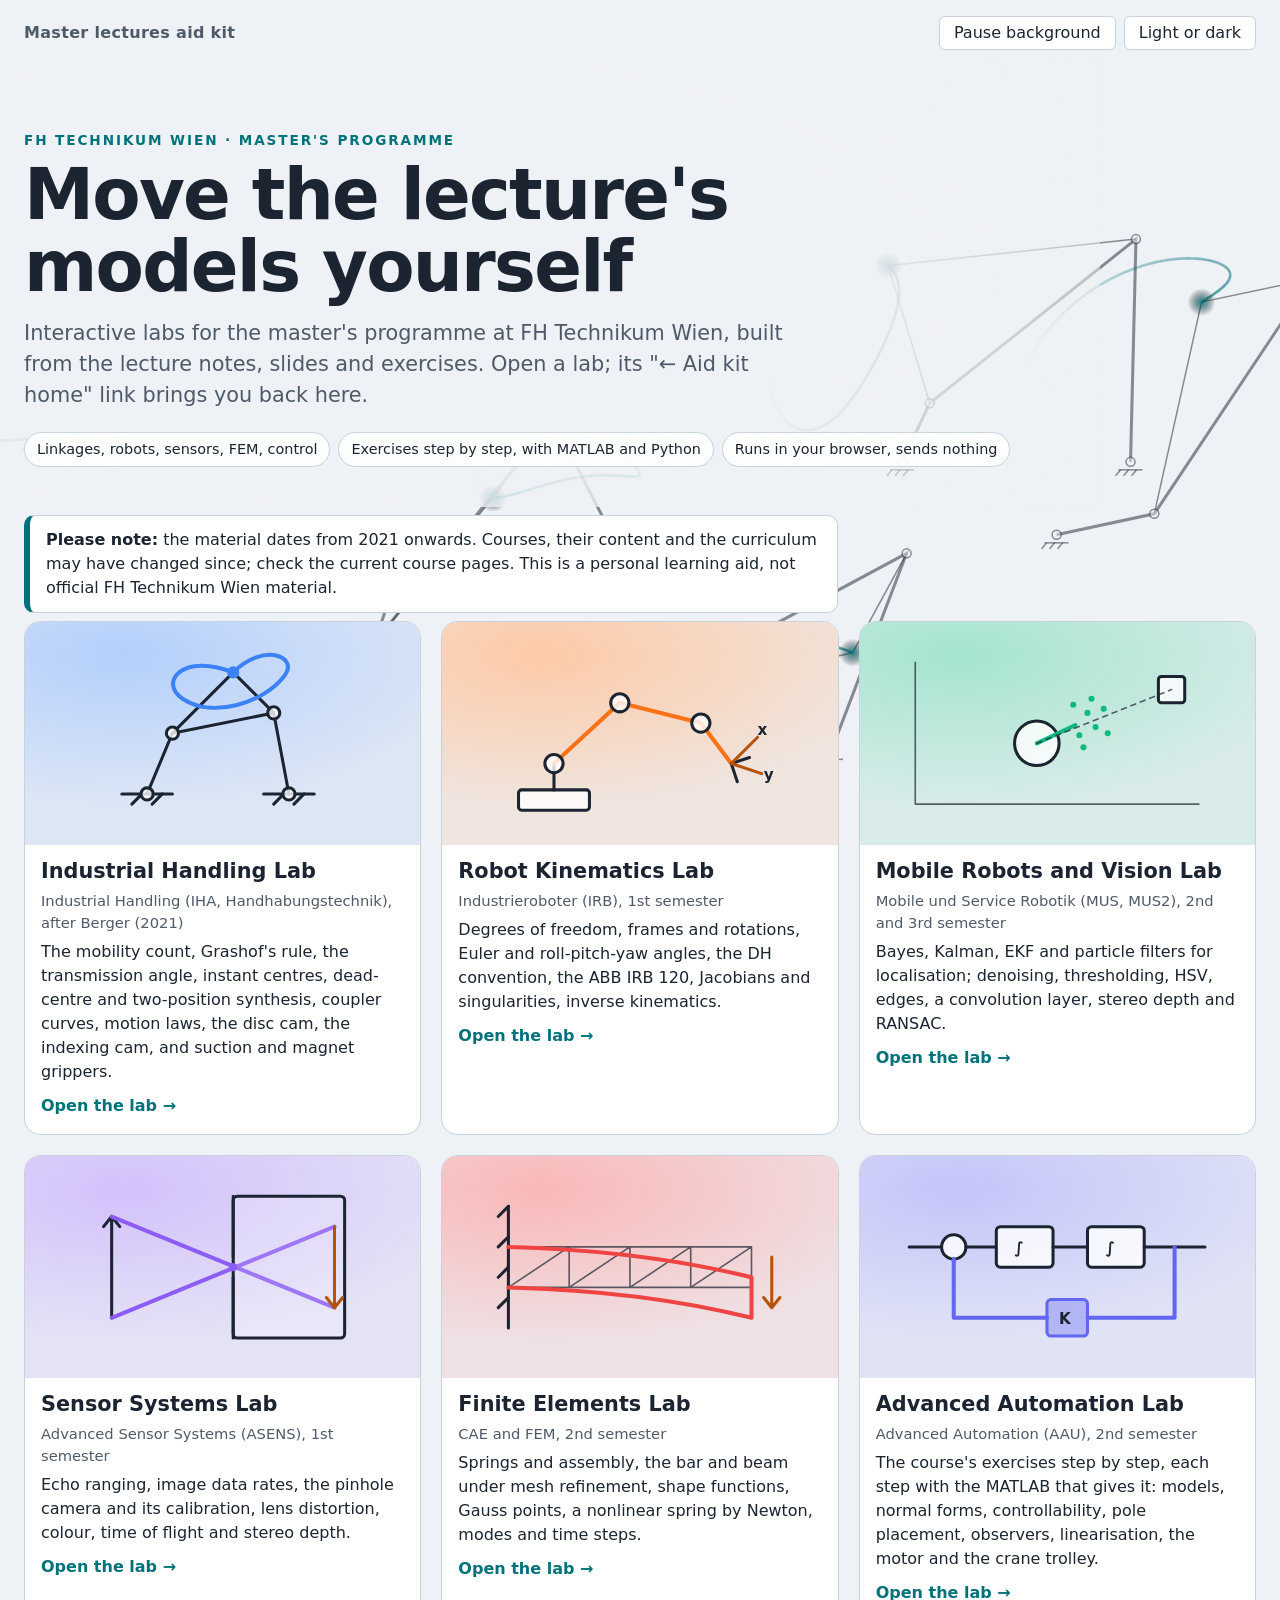
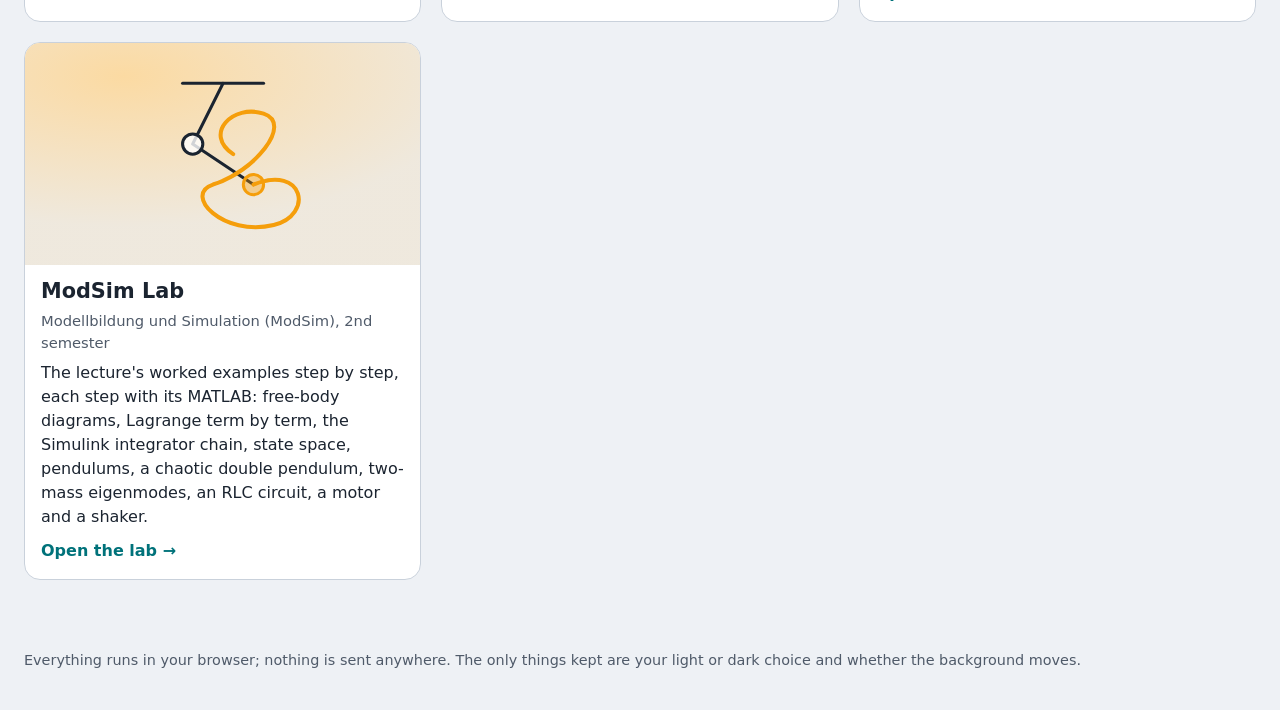
==== commit 72ba1127: "Master kit gets its own background: four-bar linkages A linkage scene in kit/ui/backdrop.js: Grashof" ====
--- a/index.html
+++ b/index.html
@@ -154,7 +154,7 @@
 </script>
 <script type="module">
   import { startBackdrop } from "./kit/ui/backdrop.js";
-  startBackdrop({ scene: "field", seed: 2021, controls: document.querySelector("#tools") });
+  startBackdrop({ scene: "linkage", seed: 2021, controls: document.querySelector("#tools") });
 </script>
 </body>
 </html>
